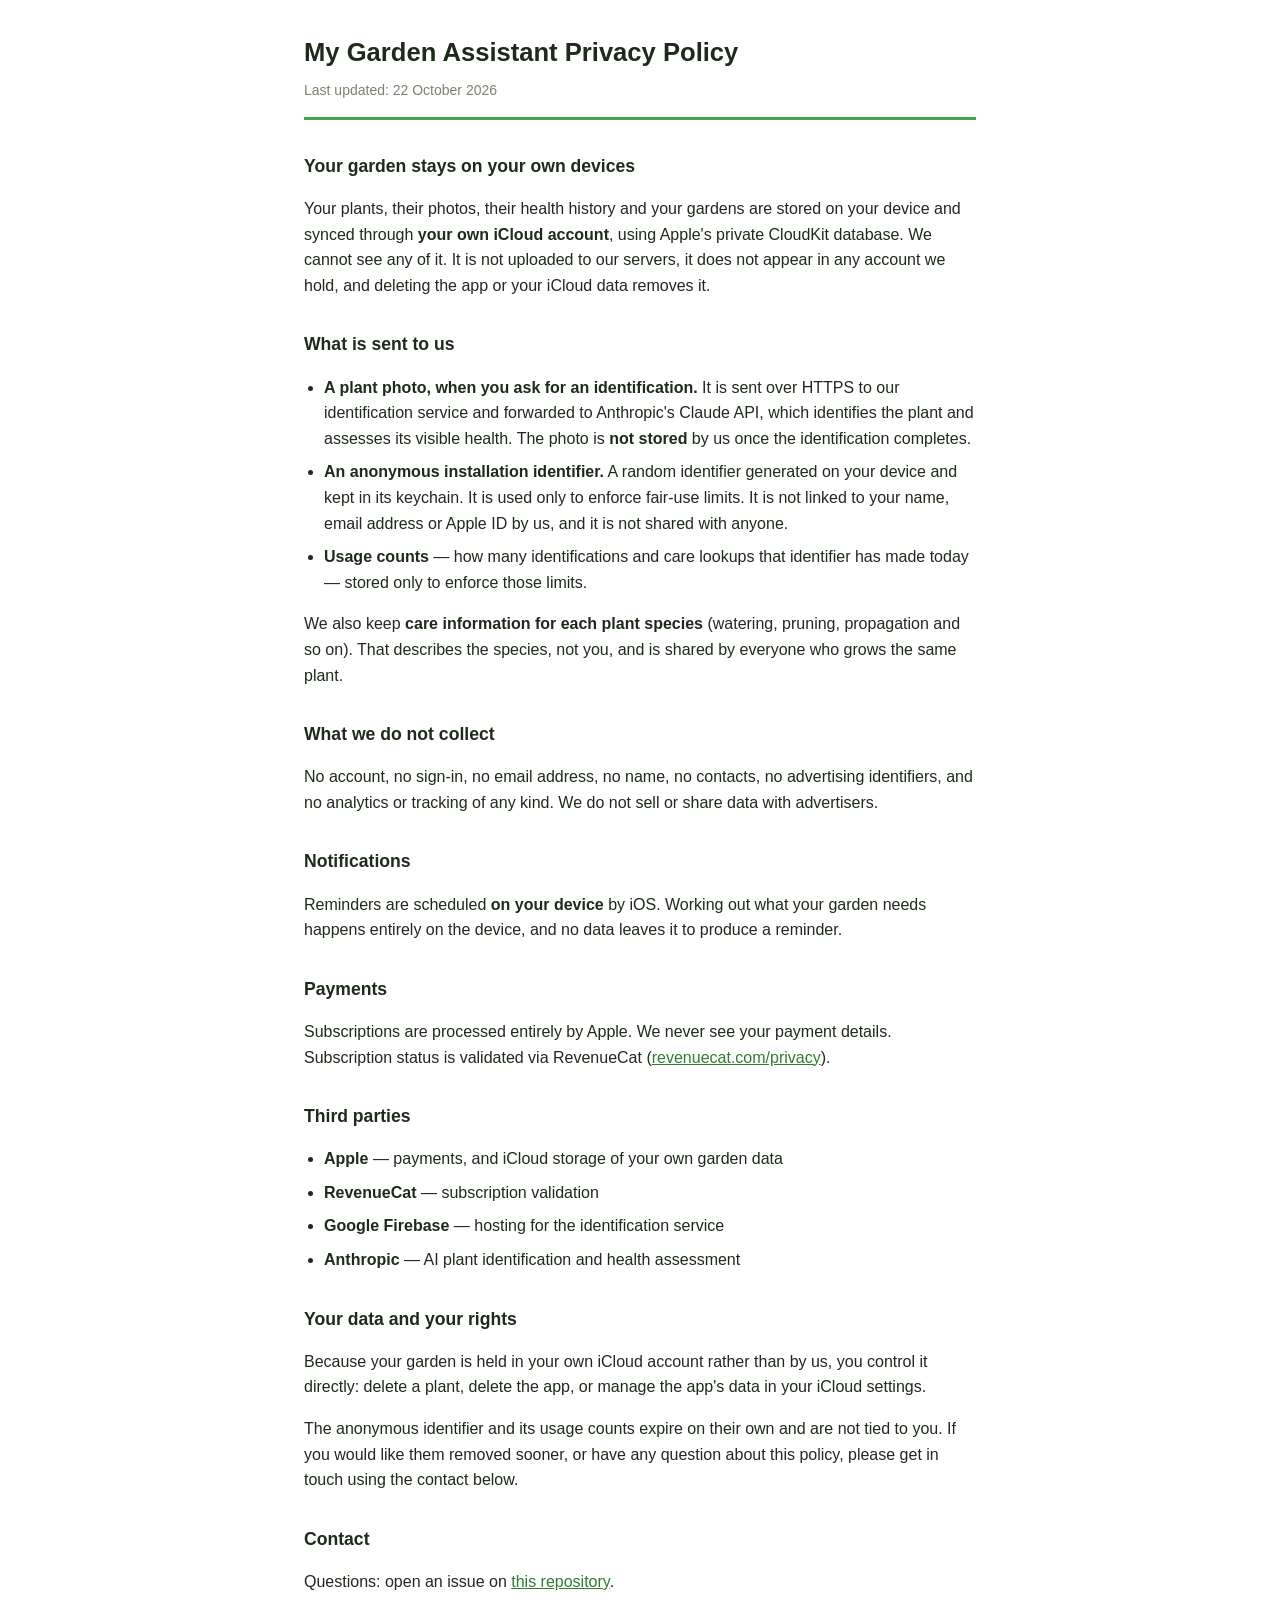
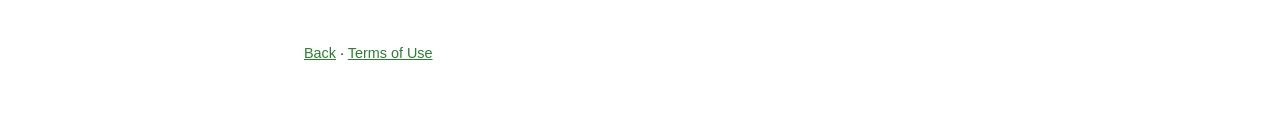
==== privacy.html @ e9e55f18 "Privacy policy and terms of use for My Garden Assistant Served publicly because an App Store reviewe" ====
<!doctype html>
<html lang="en">
<head>
<meta charset="utf-8">
<meta name="viewport" content="width=device-width, initial-scale=1">
<title>My Garden Assistant Privacy Policy</title>
<link rel="stylesheet" href="style.css">
</head>
<body>
<main>
  <header>
    <h1>My Garden Assistant Privacy Policy</h1>
    <p class="updated">Last updated: 22 October 2026</p>
  </header>

  <h2>Your garden stays on your own devices</h2>
  <p>Your plants, their photos, their health history and your gardens are stored on your
    device and synced through <strong>your own iCloud account</strong>, using Apple's private
    CloudKit database. We cannot see any of it. It is not uploaded to our servers, it does not
    appear in any account we hold, and deleting the app or your iCloud data removes it.</p>

  <h2>What is sent to us</h2>
  <ul>
    <li><strong>A plant photo, when you ask for an identification.</strong> It is sent over
      HTTPS to our identification service and forwarded to Anthropic's Claude API, which
      identifies the plant and assesses its visible health. The photo is <strong>not
      stored</strong> by us once the identification completes.</li>
    <li><strong>An anonymous installation identifier.</strong> A random identifier generated on
      your device and kept in its keychain. It is used only to enforce fair-use limits. It is
      not linked to your name, email address or Apple ID by us, and it is not shared with
      anyone.</li>
    <li><strong>Usage counts</strong> — how many identifications and care lookups that
      identifier has made today — stored only to enforce those limits.</li>
  </ul>
  <p>We also keep <strong>care information for each plant species</strong> (watering, pruning,
    propagation and so on). That describes the species, not you, and is shared by everyone who
    grows the same plant.</p>

  <h2>What we do not collect</h2>
  <p>No account, no sign-in, no email address, no name, no contacts, no advertising identifiers,
    and no analytics or tracking of any kind. We do not sell or share data with advertisers.</p>

  <h2>Notifications</h2>
  <p>Reminders are scheduled <strong>on your device</strong> by iOS. Working out what your garden
    needs happens entirely on the device, and no data leaves it to produce a reminder.</p>

  <h2>Payments</h2>
  <p>Subscriptions are processed entirely by Apple. We never see your payment details.
    Subscription status is validated via RevenueCat
    (<a href="https://www.revenuecat.com/privacy">revenuecat.com/privacy</a>).</p>

  <h2>Third parties</h2>
  <ul>
    <li><strong>Apple</strong> — payments, and iCloud storage of your own garden data</li>
    <li><strong>RevenueCat</strong> — subscription validation</li>
    <li><strong>Google Firebase</strong> — hosting for the identification service</li>
    <li><strong>Anthropic</strong> — AI plant identification and health assessment</li>
  </ul>

  <h2>Your data and your rights</h2>
  <p>Because your garden is held in your own iCloud account rather than by us, you control it
    directly: delete a plant, delete the app, or manage the app's data in your iCloud settings.</p>
  <p>The anonymous identifier and its usage counts expire on their own and are not tied to you.
    If you would like them removed sooner, or have any question about this policy, please get in
    touch using the contact below.</p>

  <h2>Contact</h2>
  <p>Questions: open an issue on
    <a href="https://github.com/Masker14/my-garden-assistant-legal/issues">this repository</a>.</p>

  <nav><a href="index.html">Back</a> · <a href="terms.html">Terms of Use</a></nav>
</main>
</body>
</html>
---- style.css ----
:root { color-scheme: light dark; }
* { box-sizing: border-box; }
body {
  margin: 0;
  padding: 2rem 1.25rem 4rem;
  font: 16px/1.6 -apple-system, BlinkMacSystemFont, "Segoe UI", Roboto, sans-serif;
  color: #1E2A1B;
  background: #fff;
}
main { max-width: 42rem; margin: 0 auto; }
header {
  border-bottom: 3px solid #44A54A;
  padding-bottom: 1rem;
  margin-bottom: 2rem;
}
h1 { font-size: 1.6rem; margin: 0 0 .35rem; }
h2 { font-size: 1.1rem; margin: 2rem 0 .5rem; }
.updated { color: #7A8471; font-size: .875rem; margin: 0; }
a { color: #2E7D32; }
ul, ol { padding-left: 1.25rem; }
li { margin-bottom: .5rem; }
nav { margin-top: 3rem; font-size: .9rem; }
@media (prefers-color-scheme: dark) {
  body { background: #101309; color: #ECF0E4; }
  .updated { color: #A3AD98; }
  a { color: #83CC5C; }
}
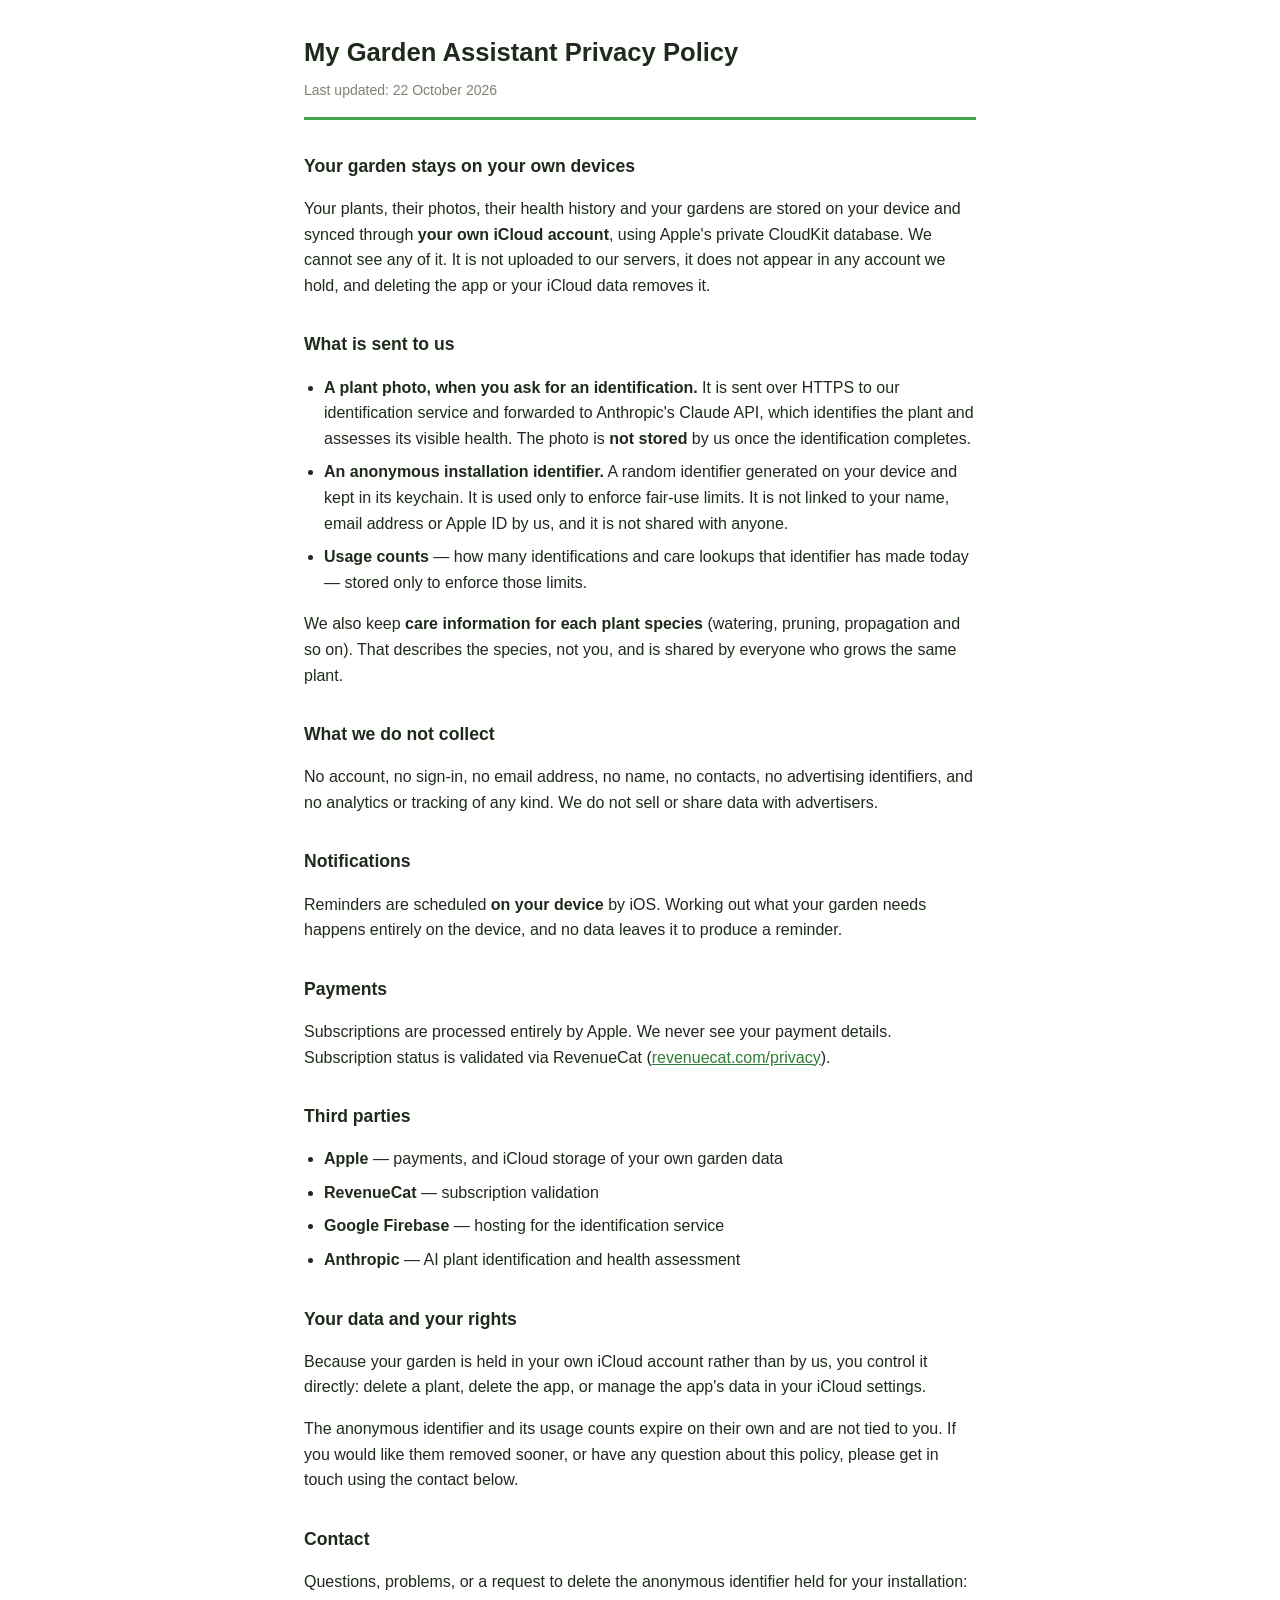
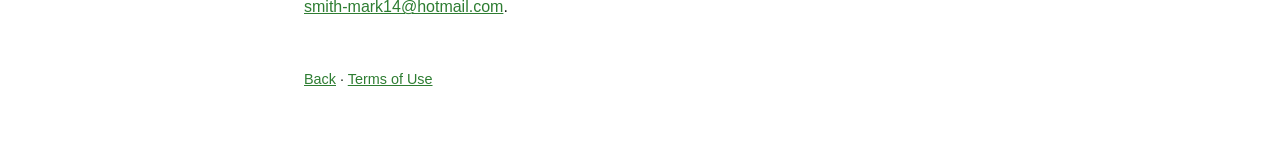
==== commit 38e6269c: "Add a real contact address and a support section The index page is what App Store Connect's Support " ====
--- a/privacy.html
+++ b/privacy.html
@@ -65,8 +65,8 @@
     touch using the contact below.</p>
 
   <h2>Contact</h2>
-  <p>Questions: open an issue on
-    <a href="https://github.com/Masker14/my-garden-assistant-legal/issues">this repository</a>.</p>
+  <p>Questions, problems, or a request to delete the anonymous identifier held for your
+    installation: <a href="mailto:smith-mark14@hotmail.com">smith-mark14@hotmail.com</a>.</p>
 
   <nav><a href="index.html">Back</a> · <a href="terms.html">Terms of Use</a></nav>
 </main>
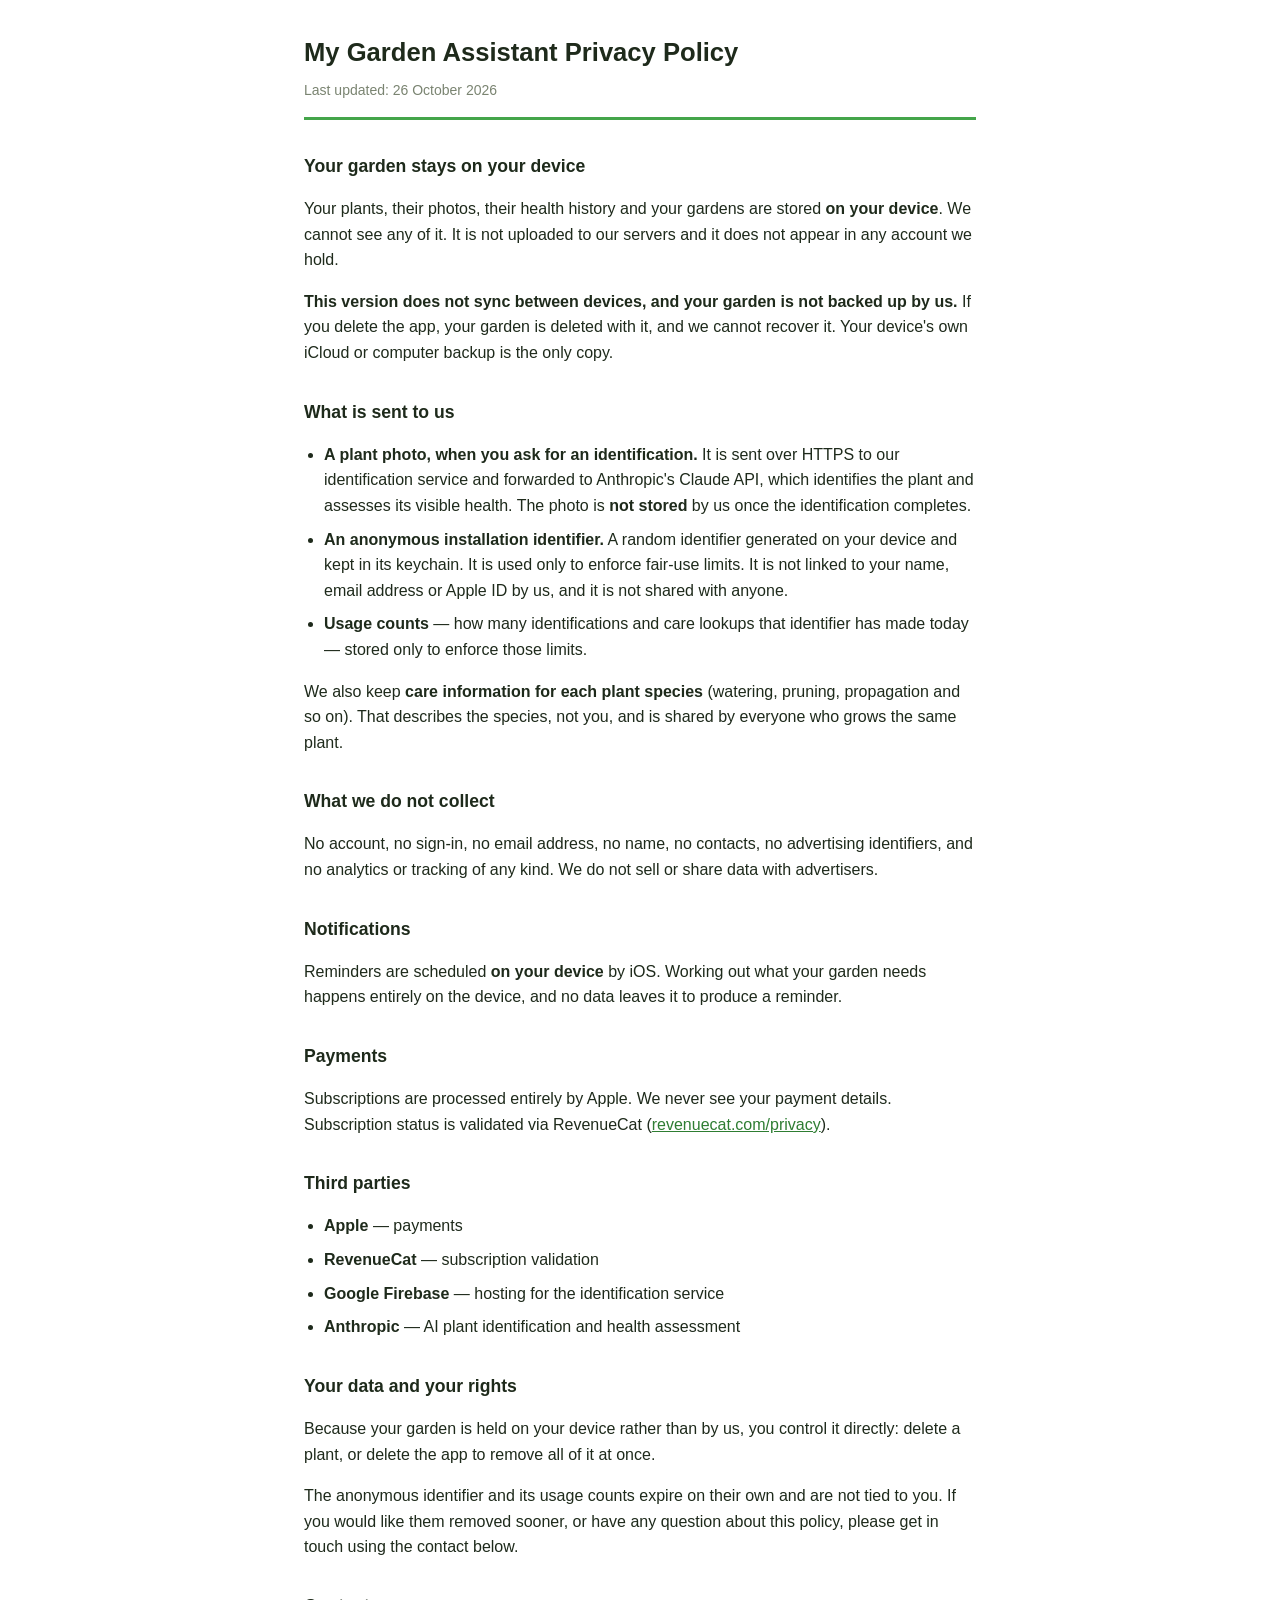
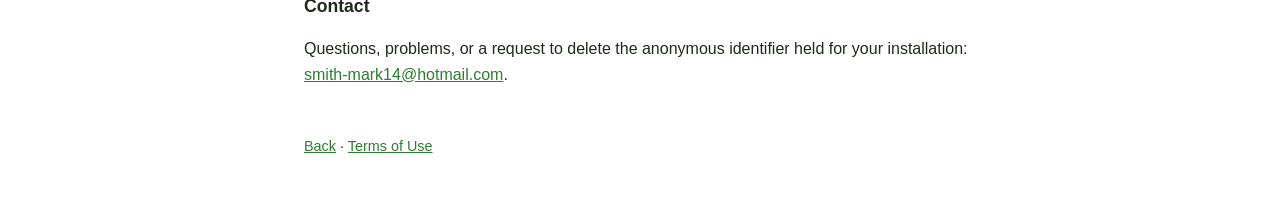
==== commit 9c3fff9f: "Correct the sync claims: 1.0 stores data on the device only CloudKit mirroring fails on every device" ====
--- a/privacy.html
+++ b/privacy.html
@@ -10,14 +10,16 @@
 <main>
   <header>
     <h1>My Garden Assistant Privacy Policy</h1>
-    <p class="updated">Last updated: 22 October 2026</p>
+    <p class="updated">Last updated: 26 October 2026</p>
   </header>
 
-  <h2>Your garden stays on your own devices</h2>
-  <p>Your plants, their photos, their health history and your gardens are stored on your
-    device and synced through <strong>your own iCloud account</strong>, using Apple's private
-    CloudKit database. We cannot see any of it. It is not uploaded to our servers, it does not
-    appear in any account we hold, and deleting the app or your iCloud data removes it.</p>
+  <h2>Your garden stays on your device</h2>
+  <p>Your plants, their photos, their health history and your gardens are stored
+    <strong>on your device</strong>. We cannot see any of it. It is not uploaded to our
+    servers and it does not appear in any account we hold.</p>
+  <p><strong>This version does not sync between devices, and your garden is not backed up
+    by us.</strong> If you delete the app, your garden is deleted with it, and we cannot
+    recover it. Your device's own iCloud or computer backup is the only copy.</p>
 
   <h2>What is sent to us</h2>
   <ul>
@@ -51,15 +53,15 @@
 
   <h2>Third parties</h2>
   <ul>
-    <li><strong>Apple</strong> — payments, and iCloud storage of your own garden data</li>
+    <li><strong>Apple</strong> — payments</li>
     <li><strong>RevenueCat</strong> — subscription validation</li>
     <li><strong>Google Firebase</strong> — hosting for the identification service</li>
     <li><strong>Anthropic</strong> — AI plant identification and health assessment</li>
   </ul>
 
   <h2>Your data and your rights</h2>
-  <p>Because your garden is held in your own iCloud account rather than by us, you control it
-    directly: delete a plant, delete the app, or manage the app's data in your iCloud settings.</p>
+  <p>Because your garden is held on your device rather than by us, you control it directly:
+    delete a plant, or delete the app to remove all of it at once.</p>
   <p>The anonymous identifier and its usage counts expire on their own and are not tied to you.
     If you would like them removed sooner, or have any question about this policy, please get in
     touch using the contact below.</p>
